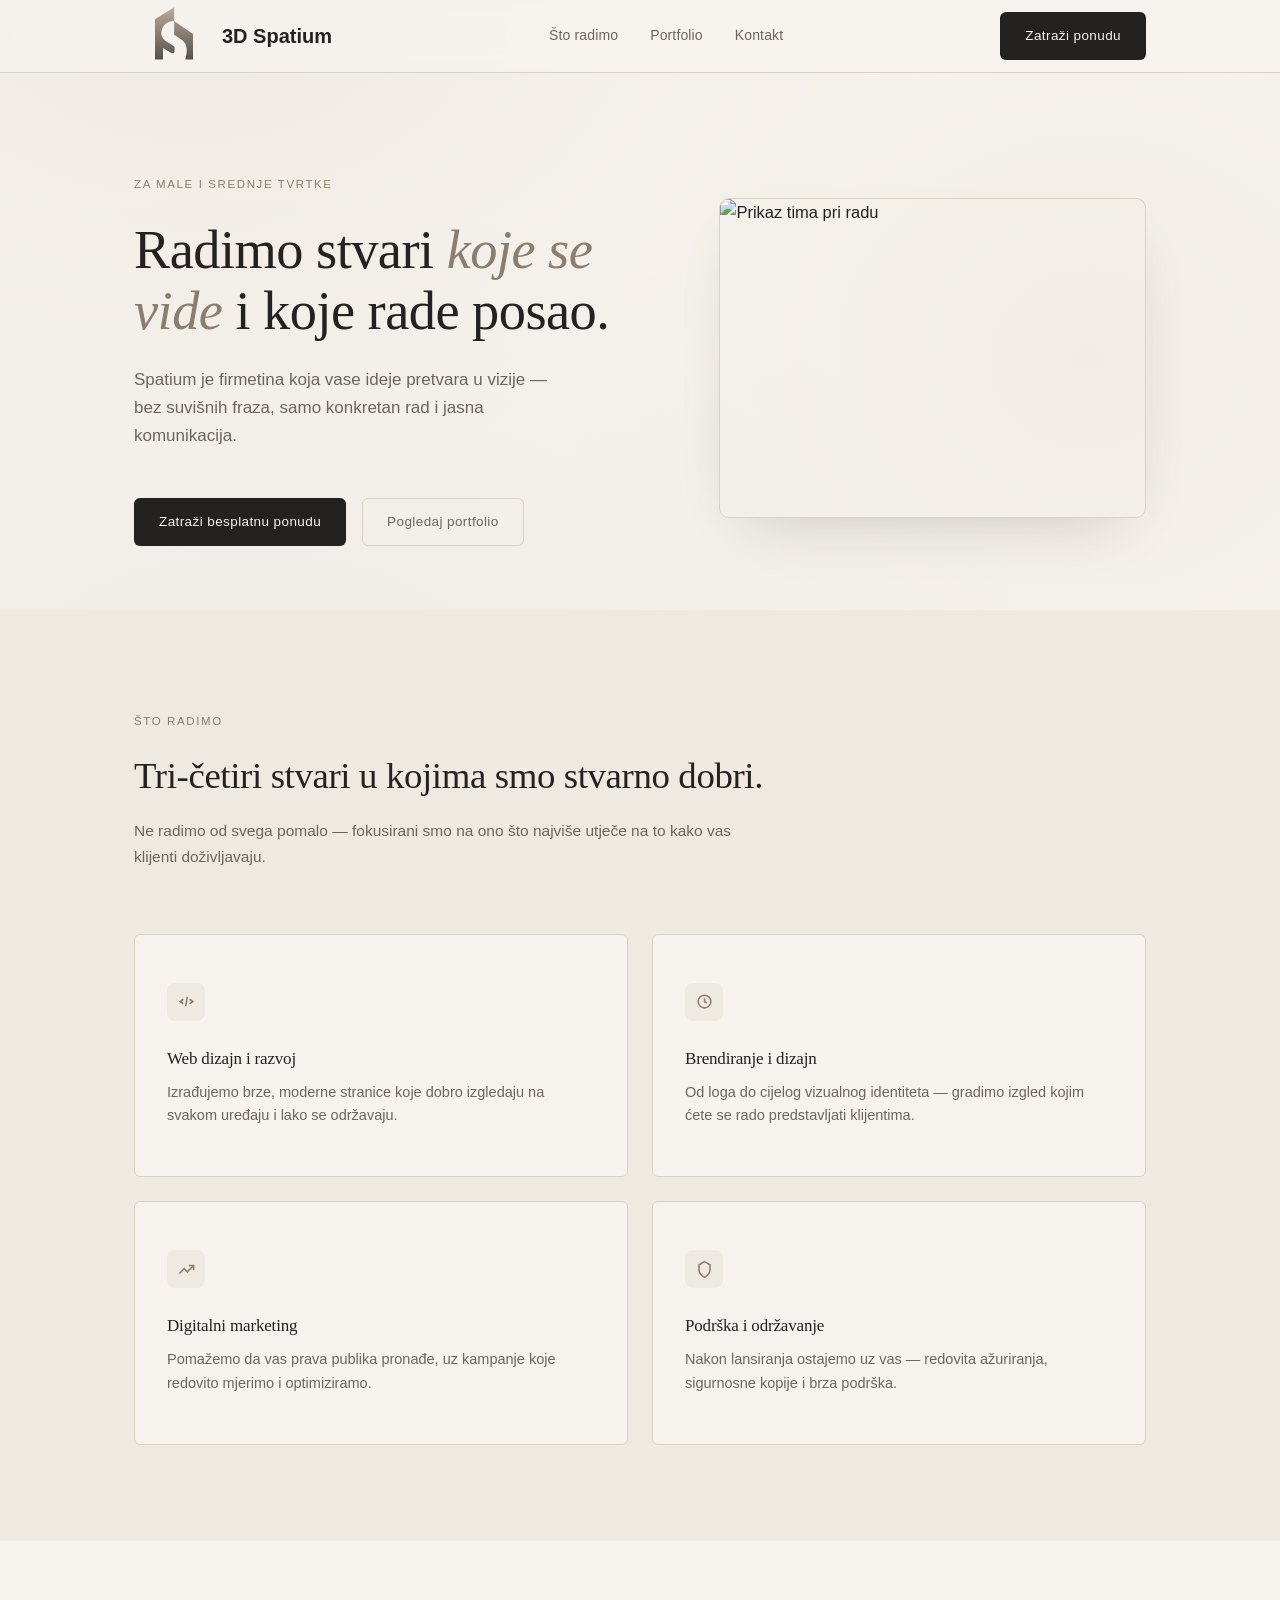
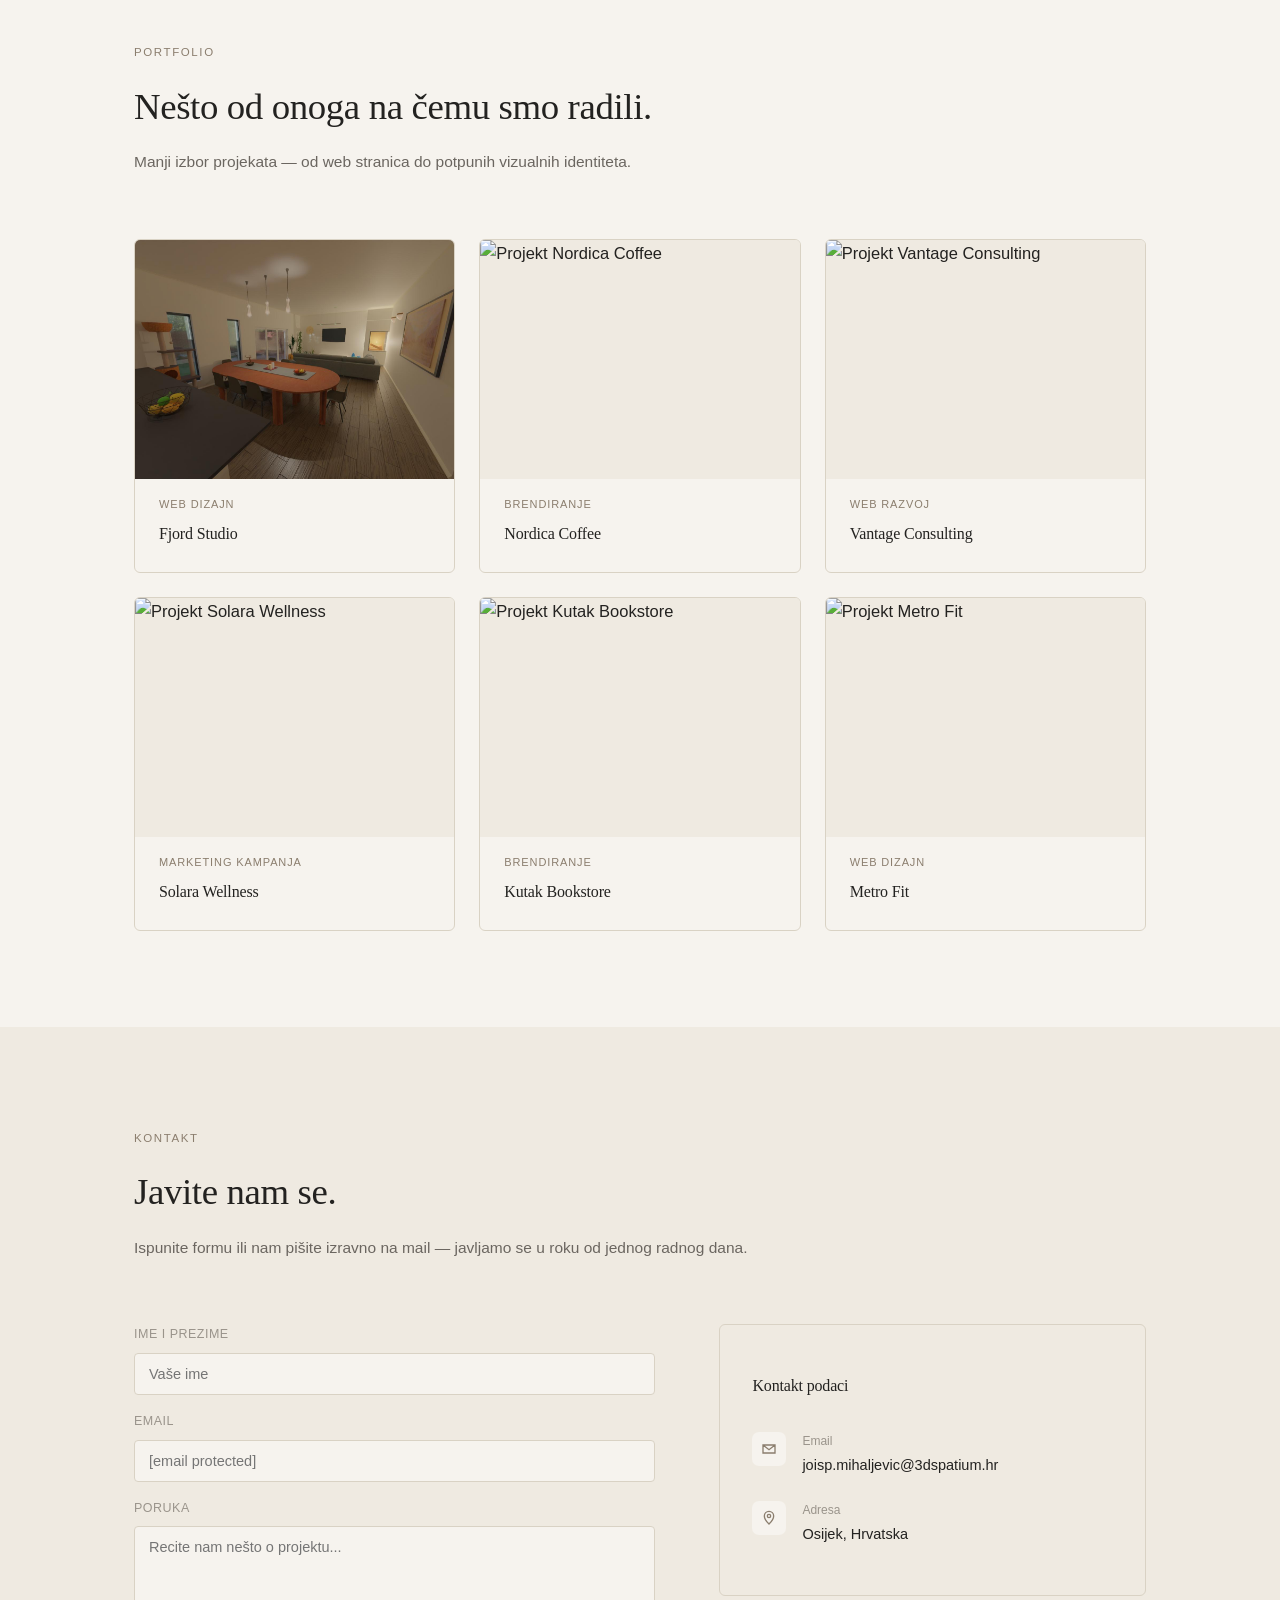
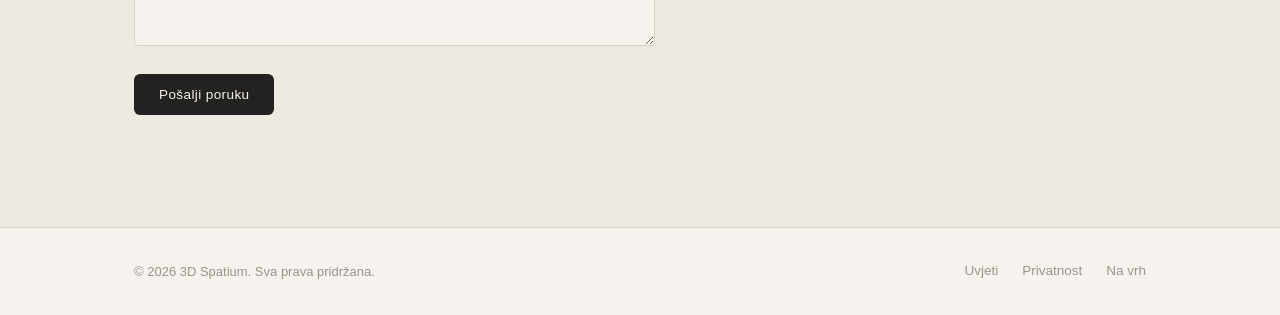
==== jopa_8_zole.html @ 3a003314 "commit of first version" ====
<!doctype html>
<html lang="hr">
  <head>
    <meta charset="UTF-8" />
    <link rel="icon" type="image/svg+xml" href="slike/favicon.svg" />
    <meta name="viewport" content="width=device-width, initial-scale=1.0" />
    <title>3D Spatium</title>
    <link rel="stylesheet" href="styles.css" />
    <link rel="preconnect" href="https://fonts.googleapis.com" />
    <link rel="preconnect" href="https://fonts.gstatic.com" crossorigin />
    <link
      href="https://fonts.googleapis.com/css2?family=Open+Sans:ital,wght@0,300..800;1,300..800&display=swap"
      rel="stylesheet"
    />
  </head>
  <body>
    <header>
      <nav class="wrap">
        <a href="#top" class="logo">
          <div class="logo-text">
            <img src="slike/favicon.svg" alt="Logo" class="small-logo" />
          
          3D Spatium</div></a
        >
        <ul class="nav-links" id="navLinks">
          <li><a href="#usluge">Što radimo</a></li>
          <li><a href="#portfolio">Portfolio</a></li>
          <li><a href="#kontakt">Kontakt</a></li>
          <li class="nav-cta-mobile">
            <a href="#kontakt" class="btn btn-primary">Zatraži ponudu</a>
          </li>
        </ul>
        <div class="nav-cta">
          <a href="#kontakt" class="btn btn-primary">Zatraži ponudu</a>
          <button
            class="menu-toggle"
            id="menuToggle"
            aria-label="Otvori izbornik"
            aria-expanded="false"
          >
            <span></span><span></span><span></span>
          </button>
        </div>
      </nav>
    </header>
    <div class="nav-backdrop" id="navBackdrop"></div>

    <main id="top">
      <!-- HERO -->
      <section class="hero">
        <div class="wrap hero-grid">
          <!-- Dodana klasa hero-content da je lakše ciljamo s order svojstvom -->
          <div class="hero-content">
            <span class="eyebrow">Za male i srednje tvrtke</span>
            <h1>Radimo stvari <em>koje se vide</em> i koje rade posao.</h1>
            <p class="lead">
              Spatium je firmetina koja vase ideje pretvara u vizije — bez
              suvišnih fraza, samo konkretan rad i jasna komunikacija.
            </p>
            <div class="hero-actions">
              <a href="#kontakt" class="btn btn-primary"
                >Zatraži besplatnu ponudu</a
              >
              <a href="#portfolio" class="btn btn-ghost">Pogledaj portfolio</a>
            </div>
          </div>
          <div class="hero-visual reveal">
            <img src="slike/hero.jpg" alt="Prikaz tima pri radu" />
          </div>
        </div>
      </section>

      <!-- STO RADIMO -->
      <section class="usluge alt-bg" id="usluge">
        <div class="wrap">
          <div class="section-head reveal">
            <span class="eyebrow">Što radimo</span>
            <h2>Tri-četiri stvari u kojima smo stvarno dobri.</h2>
            <p>
              Ne radimo od svega pomalo — fokusirani smo na ono što najviše
              utječe na to kako vas klijenti doživljavaju.
            </p>
          </div>
          <div class="feature-grid">
            <div class="feature-card reveal">
              <div class="fi">
                <svg viewBox="0 0 24 24" fill="none" stroke-width="2">
                  <path d="M8 9l-4 3 4 3M16 9l4 3-4 3M13 6l-2 12" />
                </svg>
              </div>
              <h3>Web dizajn i razvoj</h3>
              <p>
                Izrađujemo brze, moderne stranice koje dobro izgledaju na svakom
                uređaju i lako se održavaju.
              </p>
            </div>
            <div class="feature-card reveal">
              <div class="fi">
                <svg viewBox="0 0 24 24" fill="none" stroke-width="2">
                  <circle cx="12" cy="12" r="8" />
                  <path d="M12 8v4l3 2" />
                </svg>
              </div>
              <h3>Brendiranje i dizajn</h3>
              <p>
                Od loga do cijelog vizualnog identiteta — gradimo izgled kojim
                ćete se rado predstavljati klijentima.
              </p>
            </div>
            <div class="feature-card reveal">
              <div class="fi">
                <svg viewBox="0 0 24 24" fill="none" stroke-width="2">
                  <path d="M3 17l6-6 4 4 8-8" />
                  <path d="M15 7h6v6" />
                </svg>
              </div>
              <h3>Digitalni marketing</h3>
              <p>
                Pomažemo da vas prava publika pronađe, uz kampanje koje redovito
                mjerimo i optimiziramo.
              </p>
            </div>
            <div class="feature-card reveal">
              <div class="fi">
                <svg viewBox="0 0 24 24" fill="none" stroke-width="2">
                  <path d="M12 2l7 4v6c0 5-3.5 8-7 10-3.5-2-7-5-7-10V6l7-4z" />
                </svg>
              </div>
              <h3>Podrška i održavanje</h3>
              <p>
                Nakon lansiranja ostajemo uz vas — redovita ažuriranja,
                sigurnosne kopije i brza podrška.
              </p>
            </div>
          </div>
        </div>
      </section>

      <!-- PORTFOLIO -->
      <section class="portfolio" id="portfolio">
        <div class="wrap">
          <div class="section-head reveal">
            <span class="eyebrow">Portfolio</span>
            <h2>Nešto od onoga na čemu smo radili.</h2>
            <p>
              Manji izbor projekata — od web stranica do potpunih vizualnih
              identiteta.
            </p>
          </div>
          <div class="portfolio-grid">
            <div class="pf-card reveal">
              <div class="pf-img">
                <img
                  src="slike/projekt1/glavna.jpeg"
                  data-extra="slike/projekt1/dodatna1.jpeg,slike/projekt1/dodatna2.jpg,slike/projekt1/dodatna3.jpg"
                  alt="Projekt Fjord Studio"
                /><!-- KADA DODAJES SLIKU SAMO TU UPISES JOS ADRESU TE SLIKE-->
              </div>
              <div class="pf-body">
                <span class="pf-tag">Web dizajn</span>
                <h3>Fjord Studio</h3>
              </div>
            </div>
            <div class="pf-card reveal">
              <div class="pf-img">
                <img
                  src="slike/projekt2/glavna.jpg"
                  data-extra="slike/projekt2/dodatna1.jpg,slike/projekt2/dodatna2.jpg"
                  alt="Projekt Nordica Coffee"
                />
              </div>
              <div class="pf-body">
                <span class="pf-tag">Brendiranje</span>
                <h3>Nordica Coffee</h3>
              </div>
            </div>
            <div class="pf-card reveal">
              <div class="pf-img">
                <img
                  src="slike/projekt3/glavna.jpg"
                  data-extra="slike/projekt3/dodatna1.jpg,slike/projekt3/dodatna2.jpg"
                  alt="Projekt Vantage Consulting"
                />
              </div>
              <div class="pf-body">
                <span class="pf-tag">Web razvoj</span>
                <h3>Vantage Consulting</h3>
              </div>
            </div>
            <div class="pf-card reveal">
              <div class="pf-img">
                <img
                  src="slike/projekt4/glavna.jpg"
                  data-extra="slike/projekt4/dodatna1.jpg,slike/projekt4/dodatna2.jpg"
                  alt="Projekt Solara Wellness"
                />
              </div>
              <div class="pf-body">
                <span class="pf-tag">Marketing kampanja</span>
                <h3>Solara Wellness</h3>
              </div>
            </div>
            <div class="pf-card reveal">
              <div class="pf-img">
                <img
                  src="slike/projekt5/glavna.jpg"
                  data-extra="slike/projekt5/dodatna1.jpg,slike/projekt5/dodatna2.jpg"
                  alt="Projekt Kutak Bookstore"
                />
              </div>
              <div class="pf-body">
                <span class="pf-tag">Brendiranje</span>
                <h3>Kutak Bookstore</h3>
              </div>
            </div>
            <div class="pf-card reveal">
              <div class="pf-img">
                <img
                  src="slike/projekt6/glavna.jpg"
                  data-extra="slike/projekt6/dodatna1.jpg,slike/projekt6/dodatna2.jpg"
                  alt="Projekt Metro Fit"
                />
              </div>
              <div class="pf-body">
                <span class="pf-tag">Web dizajn</span>
                <h3>Metro Fit</h3>
              </div>
            </div>
          </div>
        </div>
      </section>

      <!-- KONTAKT -->
      <section class="kontakt alt-bg" id="kontakt">
        <div class="wrap">
          <div class="section-head reveal">
            <span class="eyebrow">Kontakt</span>
            <h2>Javite nam se.</h2>
            <p>
              Ispunite formu ili nam pišite izravno na mail — javljamo se u roku
              od jednog radnog dana.
            </p>
          </div>
          <div class="kontakt-grid">
            <form class="kform reveal" id="kontaktForm"  action="https://formspree.io/f/xrenrpor"
  method="POST">
              <div>
                <label for="ime">Ime i prezime</label>
                <input
                  type="text"
                  id="ime"
                  name="ime"
                  placeholder="Vaše ime"
                  required
                />
              </div>
              <div>
                <label for="email">Email</label>
                <input
                  type="email"
                  id="email"
                  name="email"
                  placeholder="[email protected]"
                  required
                />
              </div>
              <div>
                <label for="poruka">Poruka</label>
                <textarea
                  id="poruka"
                  name="poruka"
                  placeholder="Recite nam nešto o projektu..."
                  required
                ></textarea>
              </div>
              <button type="submit" class="btn btn-primary" id="submit-btn">
                Pošalji poruku
              </button>
              <p id="form-status"></p>
            </form>
            <div class="kinfo reveal">
              <h3>Kontakt podaci</h3>
              <div class="kinfo-row">
                <div class="kinfo-ic">
                  <svg viewBox="0 0 24 24" fill="none" stroke-width="2">
                    <path d="M3 6l9 7 9-7M3 6h18v12H3z" />
                  </svg>
                </div>
                <div>
                  <div class="kinfo-label">Email</div>
                  <div class="kinfo-value">joisp.mihaljevic@3dspatium.hr</div>
                </div>
              </div>

              <div class="kinfo-row">
                <div class="kinfo-ic">
                  <svg viewBox="0 0 24 24" fill="none" stroke-width="2">
                    <path
                      d="M12 21s7-6.5 7-12a7 7 0 10-14 0c0 5.5 7 12 7 12z"
                    />
                    <circle cx="12" cy="9" r="2.5" />
                  </svg>
                </div>
                <div>
                  <div class="kinfo-label">Adresa</div>
                  <div class="kinfo-value">Osijek, Hrvatska</div>
                </div>
              </div>
            </div>
          </div>
        </div>
      </section>
    </main>

    <footer>
      <div class="wrap foot-wrap">
        <div class="foot-copy">© 2026 3D Spatium. Sva prava pridržana.</div>
        <div class="foot-links">
          <a href="#">Uvjeti</a>
          <a href="#">Privatnost</a>
          <a href="#top">Na vrh</a>
        </div>
      </div>
    </footer>

    <!-- POPUP GALERIJA (MODAL) -->
    <div id="galleryModal" class="modal-gallery">
      <span class="modal-close" id="closeGallery">&times;</span>
      <span class="modal-nav modal-prev" id="prevGallery">&#10094;</span>
      <img class="modal-content" id="modalImg" alt="Prikaz portfolija" />
      <span class="modal-nav modal-next" id="nextGallery">&#10095;</span>
      <div class="modal-caption" id="modalCaption"></div>
    </div>
    <script src="myscript.js"></script>
  </body>
</html>
---- styles.css ----
:root{
    --ink:#232220;
    --ink-soft:#6b6660;
    --ink-faint:#9a948b;
    --paper:#f6f3ee;
    --paper-deep:#efeae1;
    --line:#d9d2c4;
    --brand:#8B7E6E;
    --brand-dark:#605B53;
    --radius:6px;
    --shadow:0 24px 60px -30px rgba(35,34,32,0.22);
    --serif:'Fraunces', serif;
    --sans:'Inter', sans-serif;
    --maxw:1140px;
    --gutter:24px;

    --sp-1:4px; --sp-2:8px; --sp-3:12px; --sp-4:16px; --sp-5:24px;
    --sp-6:32px; --sp-7:48px; --sp-8:64px; --sp-9:96px;
  }

  *{box-sizing:border-box; margin:0; padding:0;}
  html{scroll-behavior:smooth;}
  body{
    background:var(--paper);
    color:var(--ink);
    font-family:var(--sans);
    font-size:16.5px;
    line-height:1.65;
    -webkit-font-smoothing:antialiased;
    position:relative;
  }
  body::before{
    content:""; position:fixed; inset:0; z-index:-1;
    background:
      radial-gradient(1200px 800px at 15% 0%, rgba(156,107,74,0.07), transparent 60%),
      radial-gradient(1000px 900px at 85% 40%, rgba(156,107,74,0.05), transparent 55%),
      radial-gradient(1400px 1000px at 20% 85%, rgba(35,34,32,0.035), transparent 60%),
      var(--paper);
  }
  img, svg{display:block; max-width:100%;}
  a{color:inherit; text-decoration:none;}
  ul{list-style:none;}
  h1,h2,h3{font-family:var(--serif); font-weight:500; letter-spacing:-0.01em;}
  em{font-style:italic; color:var(--brand);}
  .wrap{max-width:var(--maxw); margin:0 auto; padding:0 var(--gutter);}
  @media (min-width:480px){:root{--gutter:28px;}}
  @media (min-width:640px){:root{--gutter:36px;}}
  @media (min-width:900px){:root{--gutter:56px;}}
  @media (min-width:1200px){:root{--gutter:64px;}}

  .eyebrow{
    display:inline-flex; align-items:center; gap:8px;
    font-family:var(--sans); font-size:11.5px; letter-spacing:0.14em; text-transform:uppercase;
    color:var(--brand); font-weight:500;
  }

  /* ---------- NAV ---------- */
  header{
    position:sticky; top:0; z-index:60;
    border-bottom:1px solid var(--line);
  }
  header::before{
    content:""; position:absolute; inset:0; z-index:-1;
    background:rgba(246,243,238,0.86);
    backdrop-filter:blur(10px); -webkit-backdrop-filter:blur(10px);
  }
  .logo-text {
  display: flex;
  align-items: center;
  gap: 8px; /* razmak između loga i teksta */
  font-size: 20px;
  font-weight: bold;
}

.small-logo {
  width: 5rem;
  height: 5rem;
}

  nav.wrap{
    display:flex; align-items:center; justify-content:space-between;
    height:72px;
  }/*
  .logo{
    font-family:var(--serif); font-weight:500; font-size:20px; letter-spacing:-0.01em;
    display:flex; align-items:center; gap:8px;
  }
  .logo-mark{
    width:26px; height:26px; border-radius:5px;
    background:var(--brand);
    position:relative;
  }
  .logo-mark::after{
    content:""; position:absolute; inset:6px;
    border:1.5px solid var(--paper); border-radius:2px; opacity:.85;
  }*/
  .nav-links{display:flex; align-items:center; gap:32px; font-size:14px; font-weight:500; letter-spacing:.01em;}
  .nav-links a{color:var(--ink-soft); transition:color .2s;}
  .nav-links a:hover{color:var(--ink);}
  .nav-cta-mobile{display:none;}
  .nav-cta{display:flex; align-items:center; gap:20px;}

  .btn{
    display:inline-flex; align-items:center; justify-content:center;
    padding:12px 24px; border-radius:var(--radius);
    font-weight:500; font-size:13.5px; letter-spacing:.03em;
    cursor:pointer; border:1px solid transparent;
    transition:transform .15s ease, background .2s ease, border-color .2s ease, color .2s ease;
  }
  .btn:active{transform:scale(0.97);}
  .btn-primary{background:var(--ink); color:var(--paper);}
  .btn-primary:hover{background:var(--brand);}
  .btn-ghost{color:var(--ink-soft); border-color:var(--line);}
  .btn-ghost:hover{color:var(--ink); border-color:var(--brand);}

  .menu-toggle{
    display:none; flex-direction:column; justify-content:center; gap:5px;
    width:34px; height:34px; background:none; border:none; cursor:pointer; padding:6px;
  }
  .menu-toggle span{width:22px; height:2px; background:var(--ink); transition:transform .2s ease, opacity .2s ease;}
  .menu-toggle.open span:nth-child(1){transform:translateY(7px) rotate(45deg);}
  .menu-toggle.open span:nth-child(2){opacity:0;}
  .menu-toggle.open span:nth-child(3){transform:translateY(-7px) rotate(-45deg);}

  .nav-backdrop{
    position:fixed; inset:0; background:rgba(35,34,32,0.45);
    opacity:0; pointer-events:none; transition:opacity .25s ease; z-index:45;
  }
  .nav-backdrop.open{opacity:1; pointer-events:auto;}

  /* ---------- HERO ---------- */
  .hero{padding:var(--sp-9) 0 var(--sp-8);}
  .hero-grid{display:grid; grid-template-columns:1.1fr 0.9fr; gap:var(--sp-8); align-items:center;}
  .hero h1{font-size:clamp(2.1rem, 4.6vw, 3.4rem); line-height:1.12; margin:var(--sp-5) 0 var(--sp-5);}
  .hero p.lead{font-size:17px; color:var(--ink-soft); max-width:46ch; margin-bottom:var(--sp-7);}
  .hero-actions{display:flex; gap:var(--sp-4); flex-wrap:wrap;}
  .hero-visual{
    border-radius:10px; overflow:hidden; border:1px solid var(--line); box-shadow:var(--shadow);
    aspect-ratio:4/3;
  }
  .hero-visual img{width:100%; height:100%; object-fit:cover;}

  /* ---------- SECTIONS shared ---------- */
  section{position:relative;}
  .section-head{max-width:640px; margin-bottom:var(--sp-8);}
  .section-head h2{font-size:clamp(1.7rem,3.2vw,2.3rem); margin-top:var(--sp-3);}
  .section-head p{color:var(--ink-soft); margin-top:var(--sp-3); font-size:15.5px;}
  .alt-bg{background:var(--paper-deep);}

  /* ---------- STO RADIMO ---------- */
  .usluge{padding:var(--sp-9) 0;}
  .feature-grid{display:grid; grid-template-columns:repeat(2, 1fr); gap:var(--sp-5);}
  .feature-card{
    background:var(--paper); border:1px solid var(--line); border-radius:var(--radius); padding:var(--sp-7) var(--sp-6);
  }
  .feature-card .fi{
    width:38px; height:38px; border-radius:8px; background:var(--paper-deep);
    display:flex; align-items:center; justify-content:center; margin-bottom:var(--sp-5);
  }
  .feature-card .fi svg{width:19px; height:19px; stroke:var(--brand);}
  .feature-card h3{font-size:17px; margin-bottom:var(--sp-2); font-weight:500;}
  .feature-card p{font-size:14.5px; color:var(--ink-soft);}

  /* ---------- PORTFOLIO ---------- */
  .portfolio{padding:var(--sp-9) 0;}
  .portfolio-grid{display:grid; grid-template-columns:repeat(3, 1fr); gap:var(--sp-5);}
  .pf-card{
    border-radius:var(--radius); overflow:hidden; border:1px solid var(--line); background:var(--paper);
    transition:transform .2s ease, box-shadow .2s ease;
  }
  .pf-card:hover{transform:translateY(-4px); box-shadow:var(--shadow);}
  .pf-img{aspect-ratio:4/3; overflow:hidden; background:var(--paper-deep); cursor:pointer;}
  .pf-img img{width:100%; height:100%; object-fit:cover; transition:transform .3s ease;}
  .pf-card:hover .pf-img img{transform:scale(1.05);}
  .pf-body{padding:var(--sp-4) var(--sp-5) var(--sp-5);}
  .pf-tag{
    font-family:var(--sans); font-size:11px; text-transform:uppercase; letter-spacing:.08em;
    color:var(--brand); margin-bottom:var(--sp-2); display:block;
  }
  .pf-body h3{font-size:16px; font-weight:500;}

  /* ---------- KONTAKT ---------- */
  .kontakt{padding:var(--sp-9) 0;}
  .kontakt-grid{display:grid; grid-template-columns:1.1fr 0.9fr; gap:var(--sp-8);}
  .kform{display:flex; flex-direction:column; gap:var(--sp-4);}
  .kform label{font-size:12.5px; letter-spacing:.04em; text-transform:uppercase; font-weight:500; margin-bottom:var(--sp-2); display:block; color:var(--ink-faint);}
  .kform input, .kform textarea{
    width:100%; border:1px solid var(--line); border-radius:4px; padding:12px 14px;
    font-family:var(--sans); font-size:14.5px; background:var(--paper); color:var(--ink);
    transition:border-color .2s;
  }
  .kform input:focus, .kform textarea:focus{outline:none; border-color:var(--brand);}
  .kform textarea{resize:vertical; min-height:120px;}
  .kform .btn{align-self:flex-start; margin-top:var(--sp-1);}
  .kform-note{font-size:13px; color:var(--ink-faint); margin-top:var(--sp-1);}

  .kinfo{
    background:var(--paper-deep); border:1px solid var(--line); border-radius:var(--radius); padding:var(--sp-7) var(--sp-6);
    height:fit-content;
  }
  .kinfo h3{font-size:16px; margin-bottom:var(--sp-6);}
  .kinfo-row{display:flex; gap:var(--sp-4); margin-bottom:var(--sp-5);}
  .kinfo-row:last-child{margin-bottom:0;}
  .kinfo-ic{
    width:34px; height:34px; border-radius:7px; background:var(--paper); flex-shrink:0;
    display:flex; align-items:center; justify-content:center;
  }
  .kinfo-ic svg{width:16px; height:16px; stroke:var(--brand);}
  .kinfo-label{font-size:12px; color:var(--ink-faint); margin-bottom:2px;}
  .kinfo-value{font-size:14.5px; font-weight:500;}

  /* ---------- FOOTER ---------- */
  footer{padding:var(--sp-6) 0; border-top:1px solid var(--line);}
  .foot-wrap{display:flex; justify-content:space-between; align-items:center; flex-wrap:wrap; gap:16px;}
  .foot-links{display:flex; gap:24px; font-size:13.5px; color:var(--ink-faint);}
  .foot-links a:hover{color:var(--ink);}
  .foot-copy{font-size:13px; color:var(--ink-faint);}

  /* ---------- SCROLL REVEAL ---------- */
  .reveal{opacity:0; transform:translateY(18px); transition:opacity .6s ease, transform .6s ease;}
  .reveal.in{opacity:1; transform:none;}
  @media (prefers-reduced-motion: reduce){
    *{transition:none !important; scroll-behavior:auto !important;}
    .reveal{opacity:1; transform:none;}
  }

  /* ---------- POPUP GALERIJA (MODAL) ---------- */
  .modal-gallery {
    display: none; 
    position: fixed; 
    z-index: 1000; 
    left: 0; 
    top: 0; 
    width: 100%; 
    height: 100%;
    background-color: rgba(35, 34, 32, 0.9); 
    backdrop-filter: blur(8px); -webkit-backdrop-filter: blur(8px);
    align-items: center; 
    justify-content: center; 
    flex-direction: column;
    opacity: 0; 
    transition: opacity 0.3s ease;
  }
  .modal-gallery.show {
    display: flex;
    opacity: 1;
  }
  .modal-content {
    max-width: 90%; 
    max-height: 80vh; 
    border-radius: var(--radius); 
    box-shadow: var(--shadow);
    transform: scale(0.95);
    transition: transform 0.3s ease;
  }
  .modal-gallery.show .modal-content {
    transform: scale(1);
  }
  .modal-close {
    position: absolute; 
    top: 24px; 
    right: 32px; 
    color: var(--paper); 
    font-size: 40px; 
    font-weight: 300;
    cursor: pointer; 
    transition: color 0.2s;
    z-index: 1001;
  }
  .modal-close:hover {
    color: var(--brand);
  }
  .modal-nav {
    position: absolute;
    top: 50%;
    transform: translateY(-50%);
    color: var(--paper);
    font-size: 40px;
    font-weight: 300;
    cursor: pointer;
    transition: color 0.2s;
    user-select: none;
    padding: 16px;
    z-index: 1001;
    display: none; 
  }
  .modal-nav:hover {
    color: var(--brand);
  }
  .modal-prev { left: 16px; }
  .modal-next { right: 16px; }
  
  .modal-caption {
    color: var(--paper); 
    margin-top: 16px; 
    font-size: 15px;
    font-weight: 500;
    letter-spacing: 0.02em;
    text-align: center;
  }

  /* ---------- RESPONSIVE ---------- */
  @media (max-width:900px){
    .hero-grid{
      display: flex;
      flex-direction: column;
    }
    .hero-content {
      order: 1; /* Tekst dolazi na prvo mjesto na mobitelu */
    }
    .hero-visual{
      order: 2; /* Slika dolazi ispod teksta na mobitelu */
      aspect-ratio: 16/9;
    }
    .portfolio-grid{grid-template-columns:repeat(2,1fr);}
    .kontakt-grid{grid-template-columns:1fr;}
    .kinfo{order:-1;}
  }

  @media (max-width:680px){
    .nav-links{
      position:fixed; top:72px; left:0; right:0; bottom:0;
      background:var(--paper); flex-direction:column; align-items:flex-start;
      padding:32px 24px; gap:6px; font-size:18px;
      transform:translateX(100%); transition:transform .25s ease;
      overflow-y:auto; z-index:55;
    }
    .nav-links.open{transform:translateX(0);}
    .nav-links li{width:100%;}
    .nav-links a{display:block; padding:14px 4px; border-bottom:1px solid var(--line); width:100%;}
    .nav-cta-mobile{display:block; margin-top:18px;}
    .nav-cta-mobile .btn{width:100%;}
    .nav-cta > .btn{display:none;}
    .menu-toggle{display:flex;}

    .hero{padding:var(--sp-7) 0 var(--sp-7);}
    .feature-grid{grid-template-columns:1fr;}
    .portfolio-grid{grid-template-columns:1fr;}
    
    .modal-nav { font-size: 30px; padding: 8px; }
  }
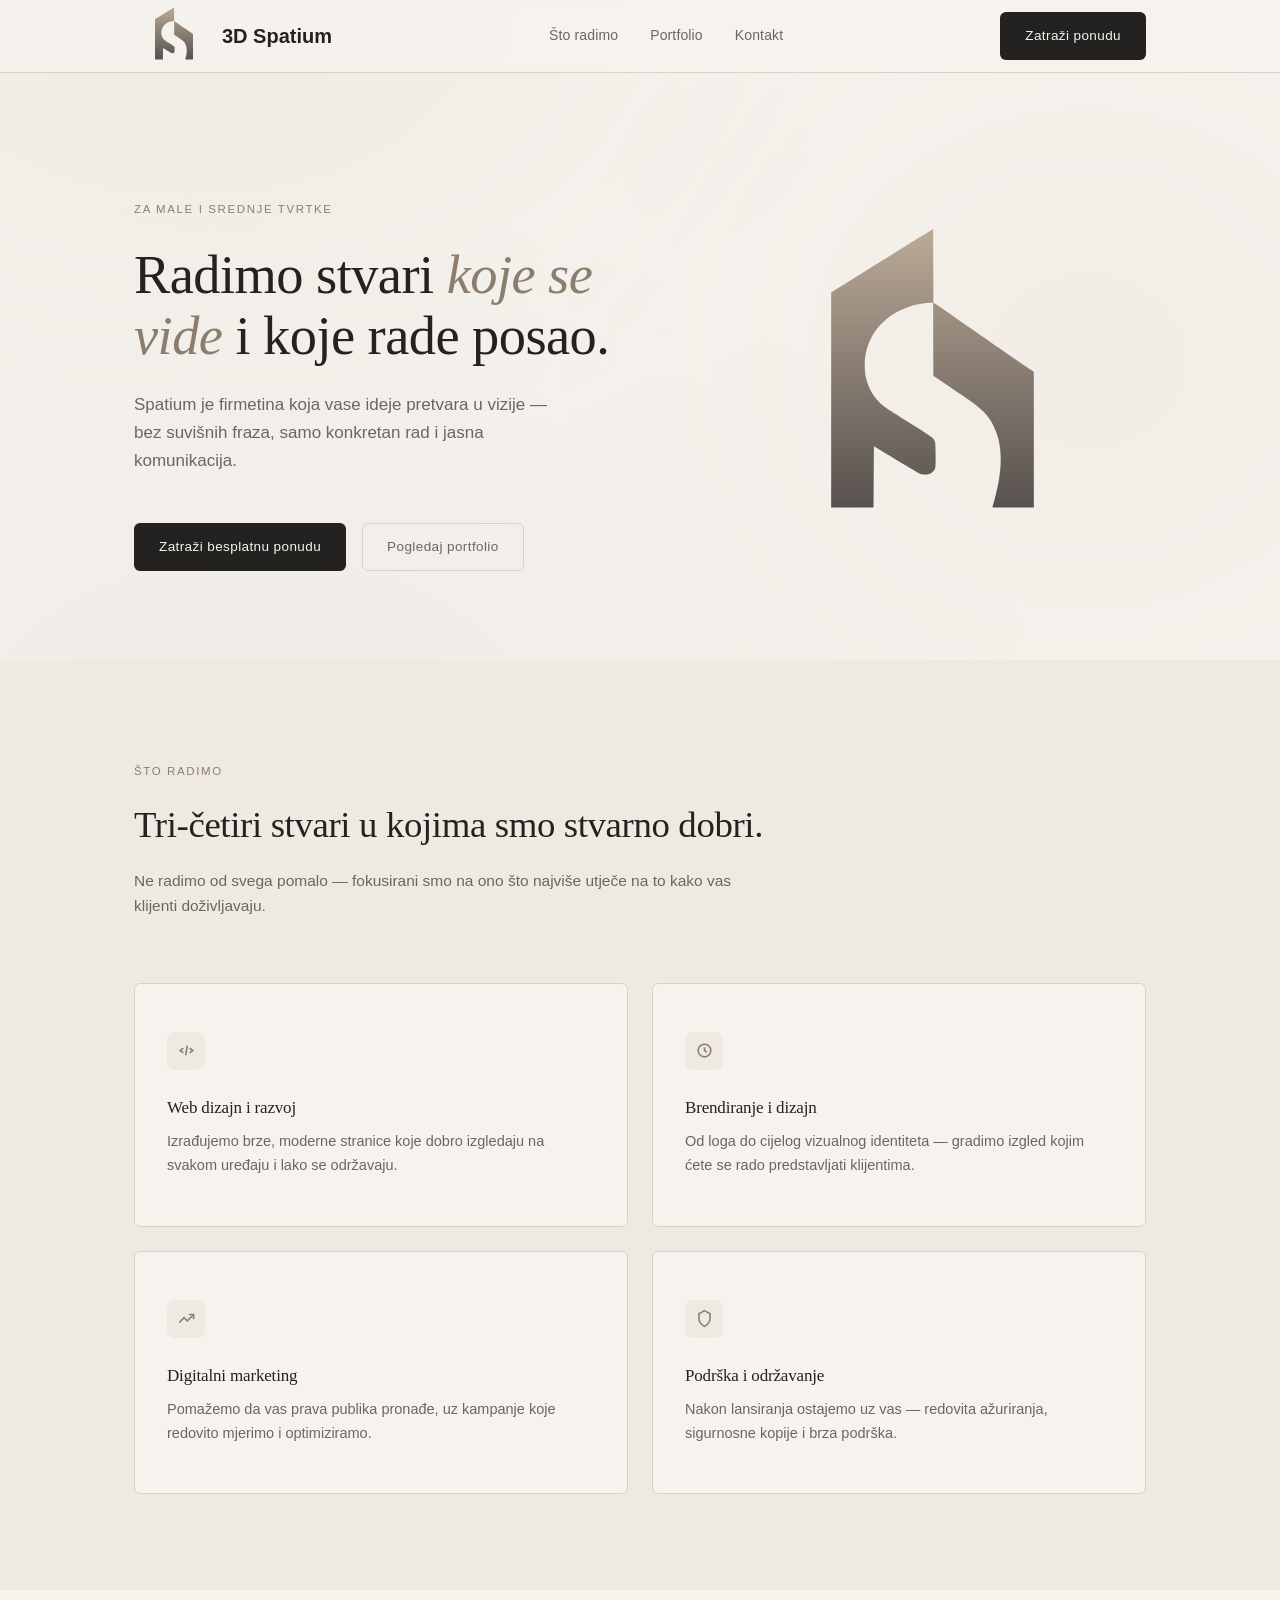
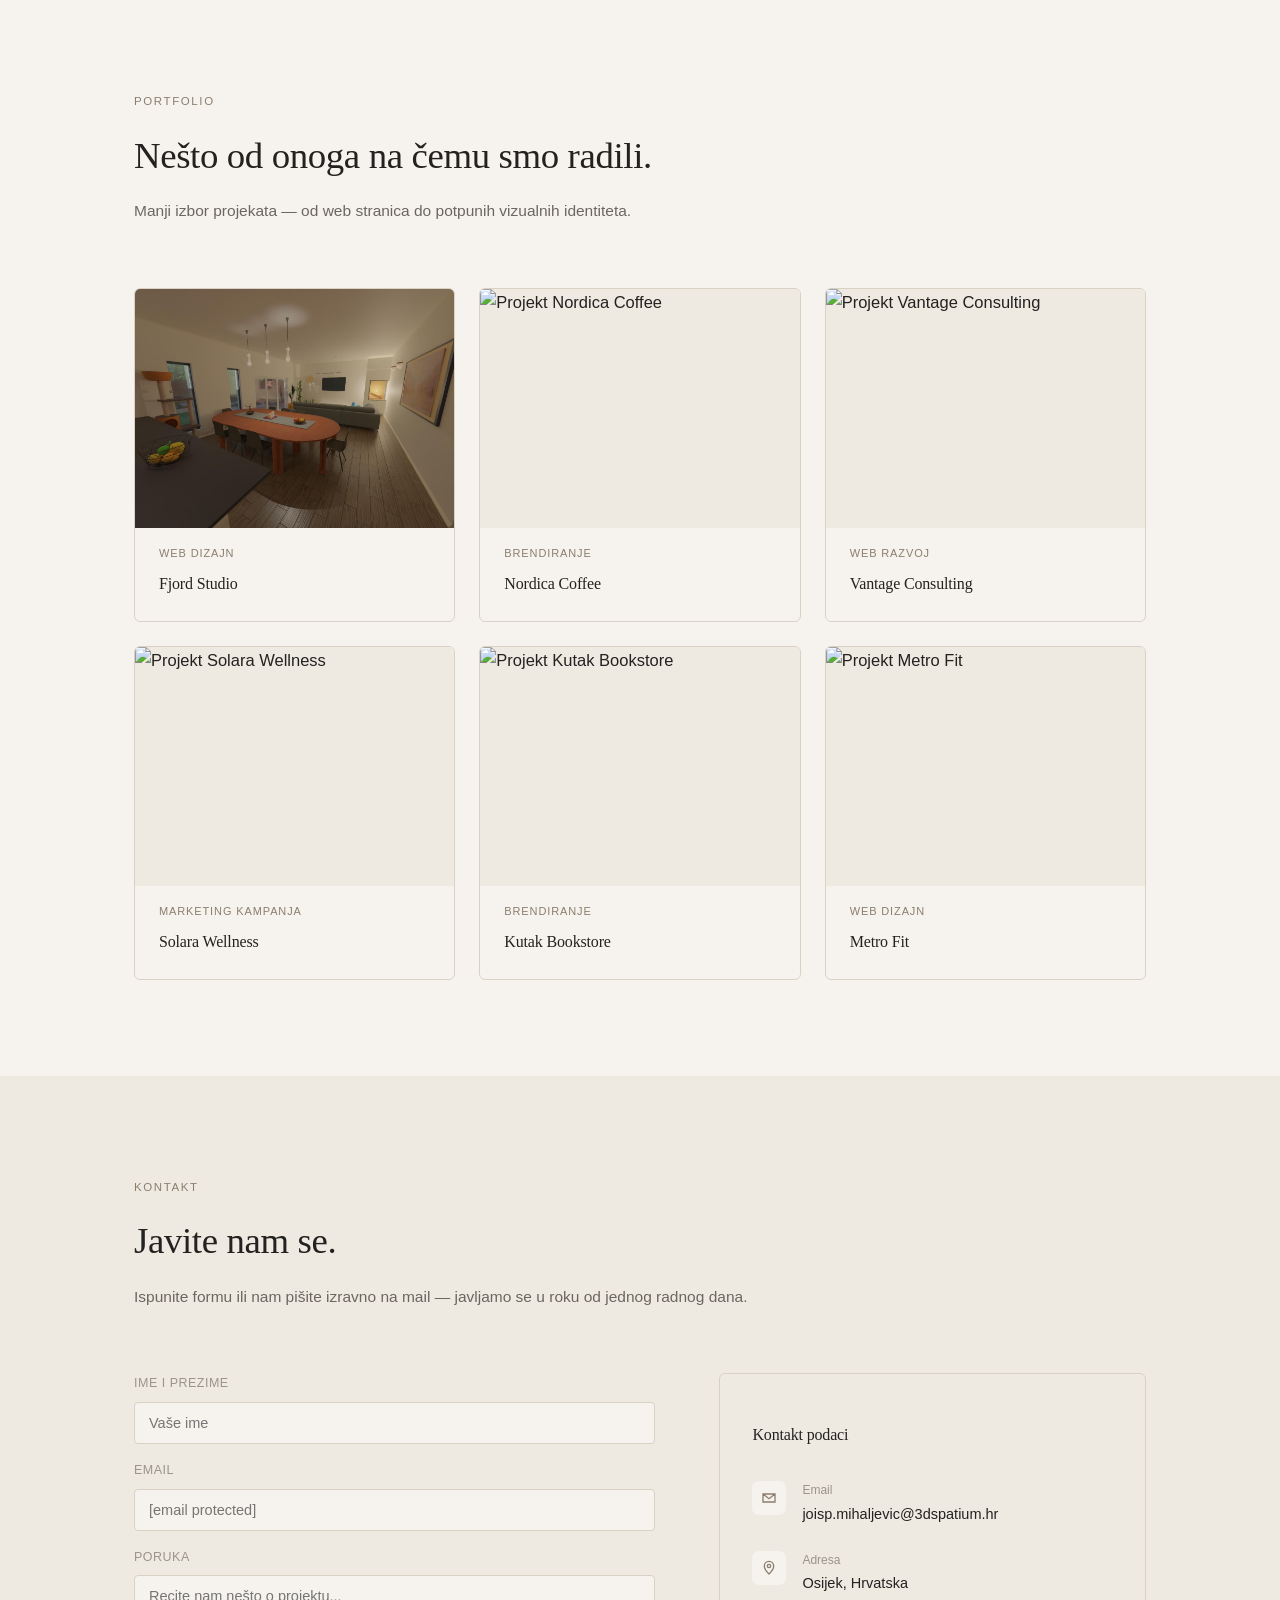
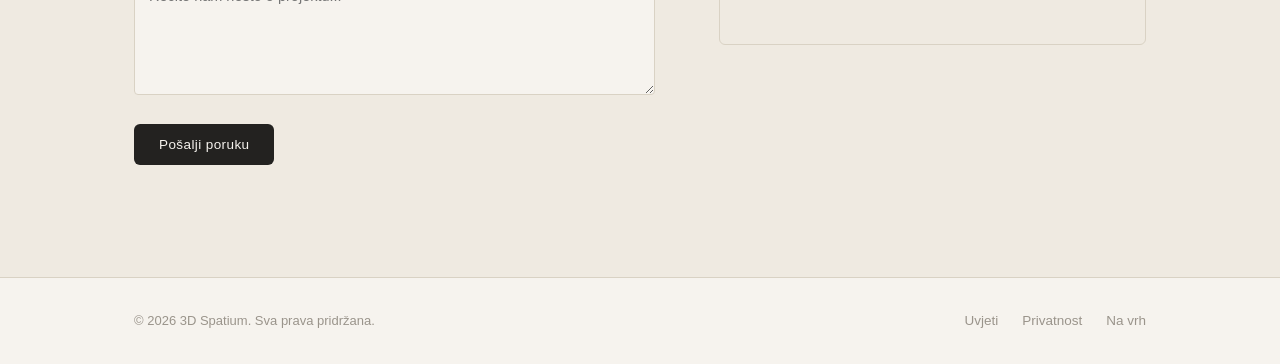
==== commit f318d110: "change of pictures" ====
--- a/jopa_8_zole.html
+++ b/jopa_8_zole.html
@@ -65,7 +65,7 @@
             </div>
           </div>
           <div class="hero-visual reveal">
-            <img src="slike/hero.jpg" alt="Prikaz tima pri radu" />
+            <img src="slike/favicon.svg" alt="Prikaz tima pri radu" />
           </div>
         </div>
       </section>
@@ -242,8 +242,7 @@
             </p>
           </div>
           <div class="kontakt-grid">
-            <form class="kform reveal" id="kontaktForm"  action="https://formspree.io/f/xrenrpor"
-  method="POST">
+            <form class="kform reveal" id="kontaktForm" action="https://formspree.io/f/meeydqgd" method="POST">
               <div>
                 <label for="ime">Ime i prezime</label>
                 <input
--- a/styles.css
+++ b/styles.css
@@ -136,8 +136,10 @@
   .hero p.lead{font-size:17px; color:var(--ink-soft); max-width:46ch; margin-bottom:var(--sp-7);}
   .hero-actions{display:flex; gap:var(--sp-4); flex-wrap:wrap;}
   .hero-visual{
-    border-radius:10px; overflow:hidden; border:1px solid var(--line); box-shadow:var(--shadow);
+   /* border-radius:10px; overflow:hidden; border:0px solid var(--line); box-shadow:var(--shadow);
     aspect-ratio:4/3;
+    background-color: var(--paper);*/
+    counter-reset: 1;
   }
   .hero-visual img{width:100%; height:100%; object-fit:cover;}
 
@@ -311,7 +313,7 @@
     }
     .hero-visual{
       order: 2; /* Slika dolazi ispod teksta na mobitelu */
-      aspect-ratio: 16/9;
+      
     }
     .portfolio-grid{grid-template-columns:repeat(2,1fr);}
     .kontakt-grid{grid-template-columns:1fr;}
